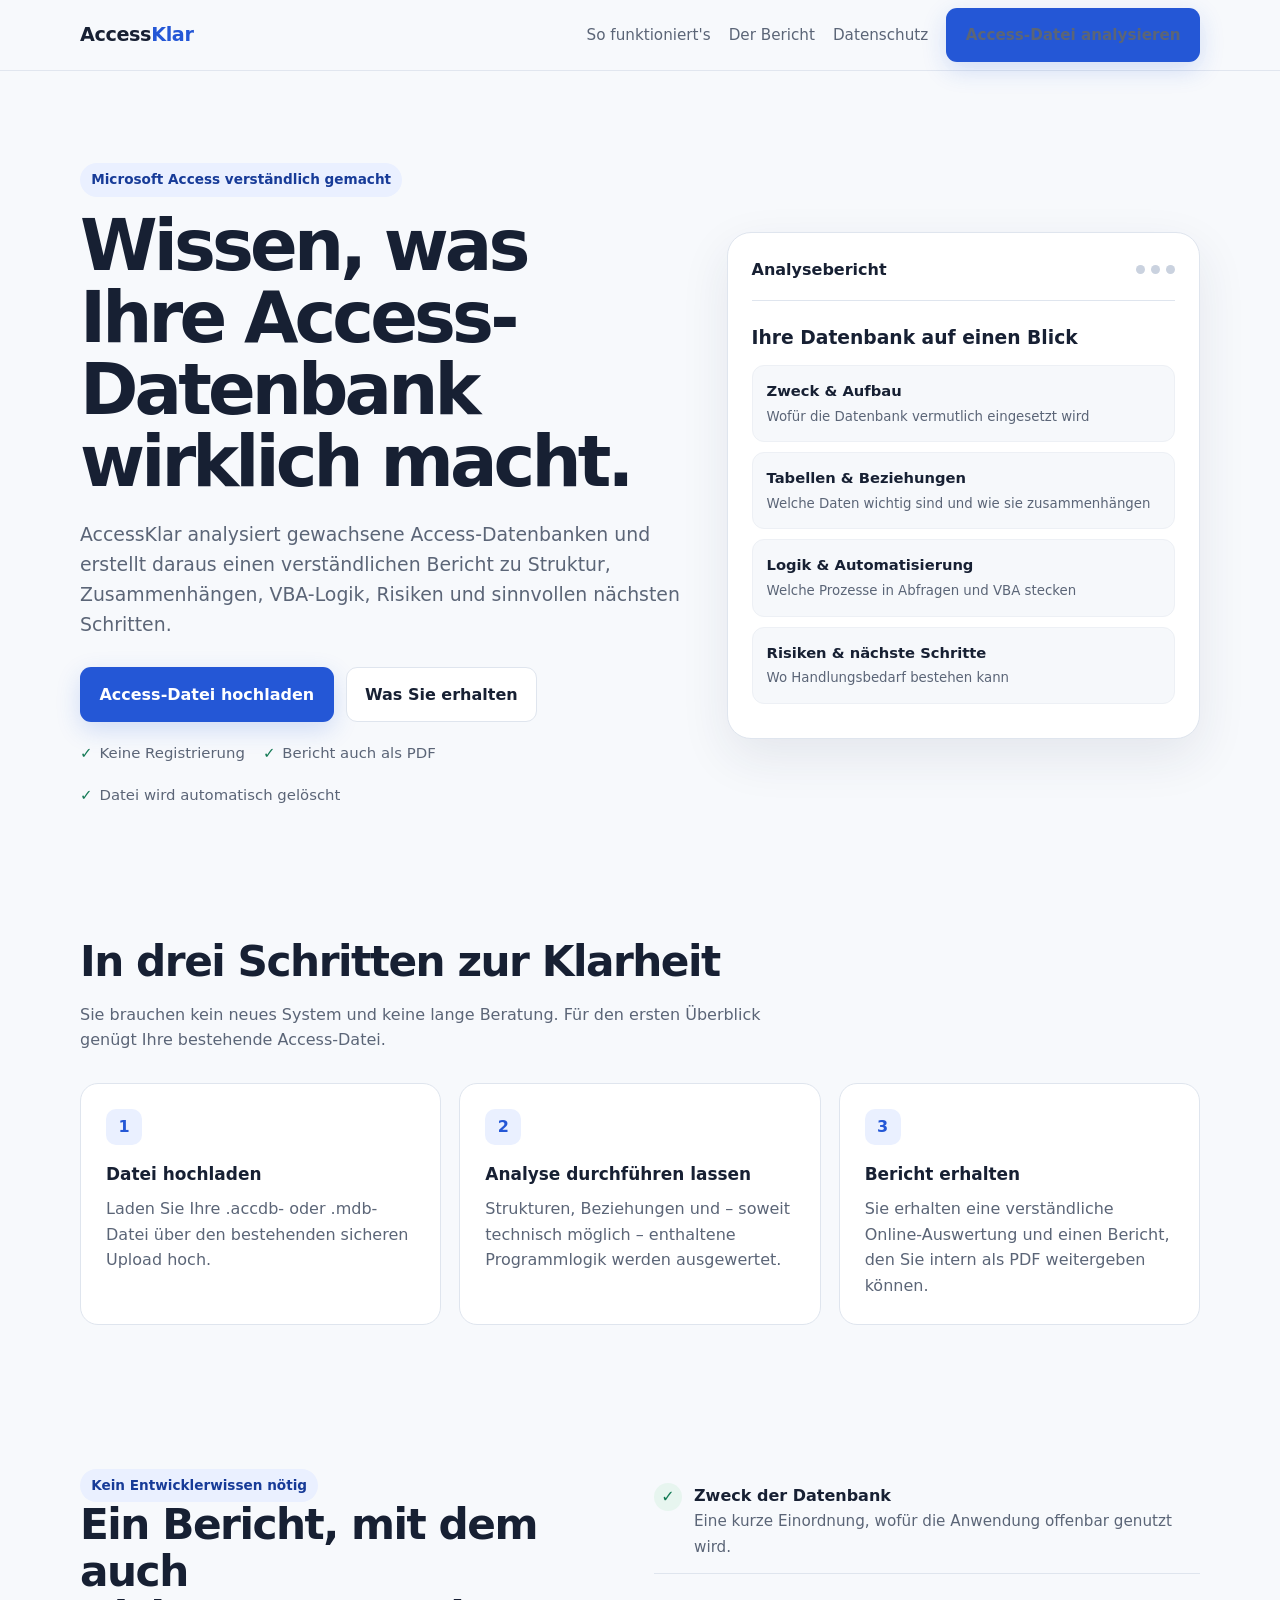
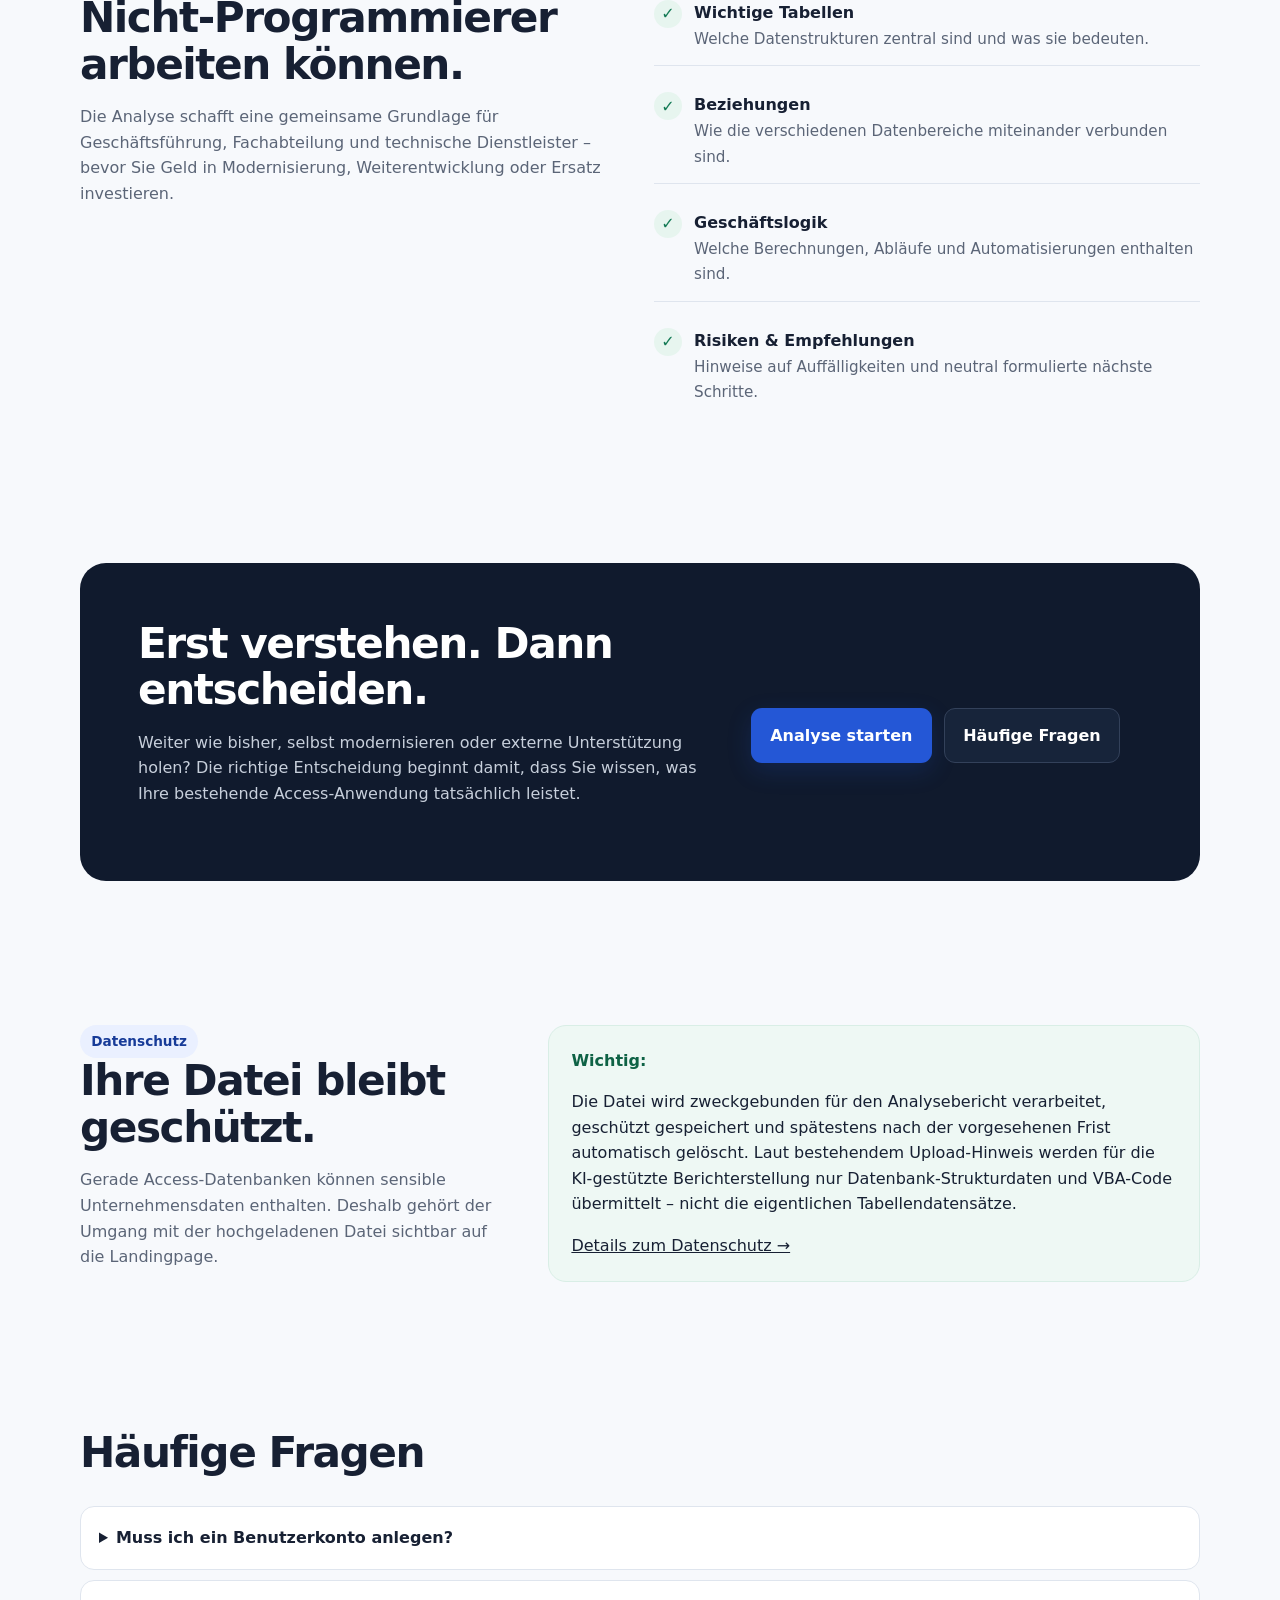
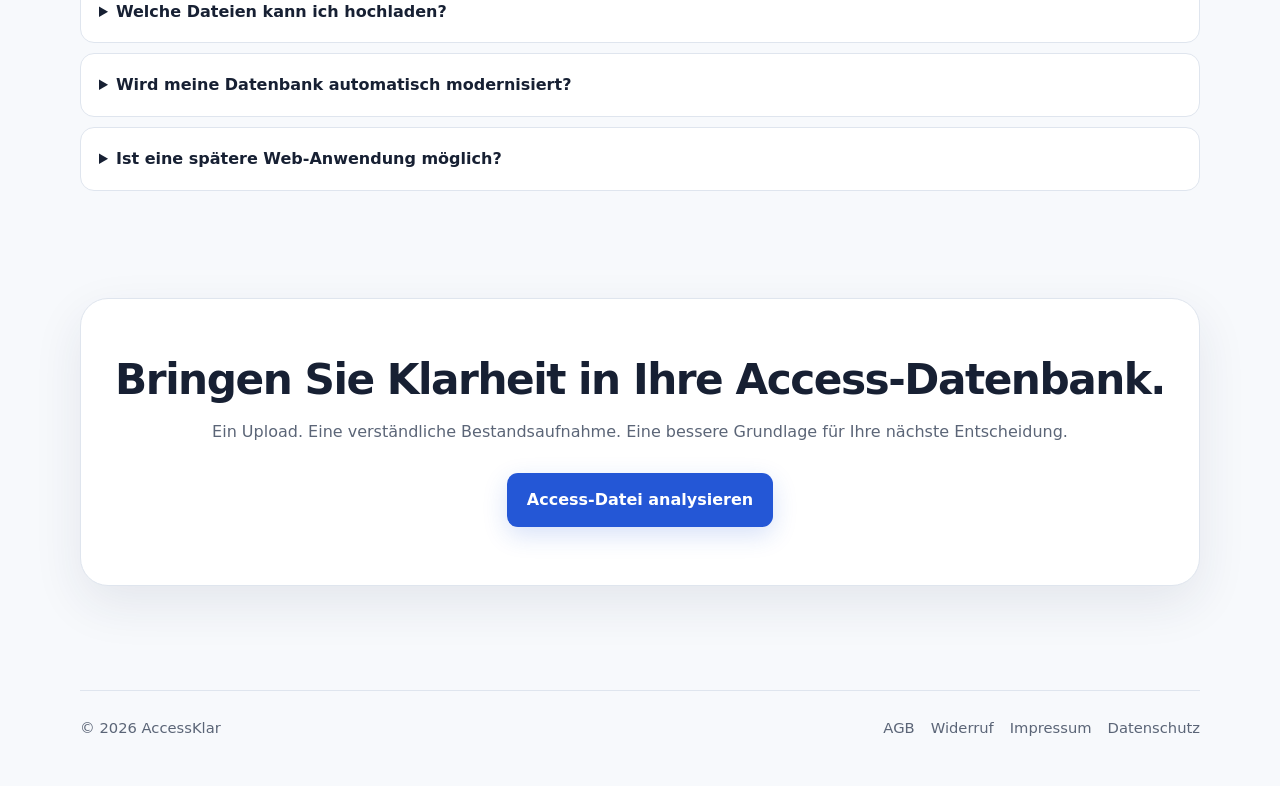
==== index.html @ c615a38d "Create initial index.html for AccessKlar landing page This HTML file serves as the main landing page" ====
<!doctype html>
<html lang="de">
<head>
  <meta charset="utf-8">
  <meta name="viewport" content="width=device-width,initial-scale=1">
  <meta name="description" content="AccessKlar analysiert Ihre Microsoft-Access-Datenbank und erstellt einen verständlichen Bericht zu Struktur, Zusammenhängen, VBA-Logik, Risiken und nächsten Schritten.">
  <title>AccessKlar – Ihre Access-Datenbank endlich verstehen</title>
  <style>
    :root{
      --bg:#f7f9fc;--surface:#fff;--text:#172033;--muted:#5b6577;
      --brand:#2457d6;--brand-dark:#173b98;--line:#dfe5ee;
      --ok:#147a55;--shadow:0 18px 50px rgba(31,44,74,.09);
      --radius:18px;--max:1120px;
    }
    *{box-sizing:border-box}
    html{scroll-behavior:smooth}
    body{margin:0;font-family:Inter,ui-sans-serif,system-ui,-apple-system,BlinkMacSystemFont,"Segoe UI",sans-serif;background:var(--bg);color:var(--text);line-height:1.6}
    a{color:inherit}
    .wrap{width:min(var(--max),calc(100% - 32px));margin:auto}
    header{position:sticky;top:0;z-index:10;background:rgba(247,249,252,.92);backdrop-filter:blur(10px);border-bottom:1px solid rgba(223,229,238,.9)}
    nav{height:70px;display:flex;align-items:center;justify-content:space-between;gap:20px}
    .brand{font-weight:800;font-size:1.2rem;text-decoration:none;letter-spacing:-.02em}
    .brand span{color:var(--brand)}
    .navlinks{display:flex;align-items:center;gap:18px;font-size:.95rem}
    .navlinks a{text-decoration:none;color:var(--muted)}
    .btn{display:inline-flex;align-items:center;justify-content:center;gap:.45rem;padding:.84rem 1.15rem;border-radius:11px;text-decoration:none;font-weight:700;border:1px solid transparent;transition:.18s ease}
    .btn-primary{background:var(--brand);color:#fff;box-shadow:0 8px 24px rgba(36,87,214,.18)}
    .btn-primary:hover{background:var(--brand-dark);transform:translateY(-1px)}
    .btn-secondary{background:#fff;border-color:var(--line)}
    .hero{padding:92px 0 60px}
    .hero-grid{display:grid;grid-template-columns:1.12fr .88fr;gap:44px;align-items:center}
    .eyebrow{display:inline-flex;gap:.45rem;align-items:center;background:#eaf0ff;color:var(--brand-dark);padding:.38rem .7rem;border-radius:999px;font-weight:700;font-size:.85rem}
    h1{font-size:clamp(2.45rem,5.5vw,4.8rem);line-height:1.02;letter-spacing:-.055em;margin:.9rem 0 1.25rem}
    .lead{font-size:1.18rem;color:var(--muted);max-width:720px}
    .actions{display:flex;gap:12px;flex-wrap:wrap;margin-top:28px}
    .trustline{display:flex;gap:18px;flex-wrap:wrap;color:var(--muted);font-size:.93rem;margin-top:20px}
    .trustline span:before{content:"✓";color:var(--ok);font-weight:900;margin-right:7px}
    .report{background:var(--surface);border:1px solid var(--line);box-shadow:var(--shadow);border-radius:24px;padding:24px}
    .report-top{display:flex;justify-content:space-between;align-items:center;padding-bottom:18px;border-bottom:1px solid var(--line)}
    .dots{display:flex;gap:6px}.dots i{width:9px;height:9px;border-radius:50%;background:#cad2df}
    .report h3{margin:22px 0 12px}
    .metric{padding:13px 14px;background:#f6f8fb;border:1px solid #edf0f5;border-radius:12px;margin:10px 0}
    .metric strong{display:block;font-size:.92rem}
    .metric small{color:var(--muted)}
    section{padding:72px 0}
    .section-head{max-width:740px;margin-bottom:30px}
    h2{font-size:clamp(1.8rem,3.3vw,2.75rem);line-height:1.1;letter-spacing:-.035em;margin:0 0 12px}
    .muted{color:var(--muted)}
    .steps,.cards{display:grid;grid-template-columns:repeat(3,1fr);gap:18px}
    .card{background:var(--surface);border:1px solid var(--line);border-radius:var(--radius);padding:25px}
    .num{width:36px;height:36px;border-radius:10px;background:#eaf0ff;color:var(--brand);display:grid;place-items:center;font-weight:800;margin-bottom:16px}
    .card h3{margin:.2rem 0 .5rem;font-size:1.06rem}
    .card p{margin:0;color:var(--muted)}
    .feature-grid{display:grid;grid-template-columns:1fr 1fr;gap:28px}
    .feature-list{display:grid;gap:12px}
    .feature{display:flex;gap:12px;padding:14px 0;border-bottom:1px solid var(--line)}
    .feature:last-child{border-bottom:0}
    .check{flex:0 0 28px;height:28px;border-radius:50%;display:grid;place-items:center;background:#e7f5ef;color:var(--ok);font-weight:900}
    .feature b{display:block}
    .feature span{color:var(--muted);font-size:.95rem}
    .decision{background:#101a2d;color:#fff;border-radius:26px;padding:clamp(28px,5vw,58px);display:grid;grid-template-columns:1.2fr .8fr;gap:26px;align-items:center}
    .decision p{color:#c7cfdb;max-width:680px}
    .decision .btn-secondary{border-color:#33415a;background:#17243a;color:#fff}
    .security{display:grid;grid-template-columns:.8fr 1.2fr;gap:34px;align-items:start}
    .notice{background:#eef8f4;border:1px solid #d9eee6;border-radius:18px;padding:22px}
    .notice strong{color:#0e6245}
    .faq{display:grid;gap:10px}
    details{background:#fff;border:1px solid var(--line);border-radius:14px;padding:0 18px}
    summary{cursor:pointer;font-weight:700;padding:18px 0}
    details p{color:var(--muted);margin:0 0 18px}
    .final{padding-top:35px}
    .final-box{text-align:center;background:#fff;border:1px solid var(--line);border-radius:28px;padding:58px 24px;box-shadow:var(--shadow)}
    footer{padding:32px 0 46px;color:var(--muted);font-size:.92rem}
    .footer-row{display:flex;justify-content:space-between;gap:24px;flex-wrap:wrap;border-top:1px solid var(--line);padding-top:25px}
    .legal{display:flex;gap:16px;flex-wrap:wrap}.legal a{text-decoration:none}
    @media(max-width:820px){
      .hero{padding-top:60px}.hero-grid,.feature-grid,.decision,.security{grid-template-columns:1fr}
      .steps,.cards{grid-template-columns:1fr}.report{order:2}
      .navlinks a:not(.btn){display:none}
      h1{font-size:clamp(2.4rem,13vw,4rem)}
    }
  </style>
</head>
<body>
<header>
  <div class="wrap">
    <nav aria-label="Hauptnavigation">
      <a class="brand" href="#">Access<span>Klar</span></a>
      <div class="navlinks">
        <a href="#so-funktionierts">So funktioniert's</a>
        <a href="#bericht">Der Bericht</a>
        <a href="#sicherheit">Datenschutz</a>
        <a class="btn btn-primary" href="https://www.accessklar.de/hochladen/">Access-Datei analysieren</a>
      </div>
    </nav>
  </div>
</header>

<main>
  <section class="hero">
    <div class="wrap hero-grid">
      <div>
        <div class="eyebrow">Microsoft Access verständlich gemacht</div>
        <h1>Wissen, was Ihre Access-Datenbank wirklich macht.</h1>
        <p class="lead">AccessKlar analysiert gewachsene Access-Datenbanken und erstellt daraus einen verständlichen Bericht zu Struktur, Zusammenhängen, VBA-Logik, Risiken und sinnvollen nächsten Schritten.</p>
        <div class="actions">
          <a class="btn btn-primary" href="https://www.accessklar.de/hochladen/">Access-Datei hochladen</a>
          <a class="btn btn-secondary" href="#bericht">Was Sie erhalten</a>
        </div>
        <div class="trustline">
          <span>Keine Registrierung</span>
          <span>Bericht auch als PDF</span>
          <span>Datei wird automatisch gelöscht</span>
        </div>
      </div>

      <aside class="report" aria-label="Beispielhafte Berichtsvorschau">
        <div class="report-top">
          <strong>Analysebericht</strong>
          <div class="dots"><i></i><i></i><i></i></div>
        </div>
        <h3>Ihre Datenbank auf einen Blick</h3>
        <div class="metric"><strong>Zweck & Aufbau</strong><small>Wofür die Datenbank vermutlich eingesetzt wird</small></div>
        <div class="metric"><strong>Tabellen & Beziehungen</strong><small>Welche Daten wichtig sind und wie sie zusammenhängen</small></div>
        <div class="metric"><strong>Logik & Automatisierung</strong><small>Welche Prozesse in Abfragen und VBA stecken</small></div>
        <div class="metric"><strong>Risiken & nächste Schritte</strong><small>Wo Handlungsbedarf bestehen kann</small></div>
      </aside>
    </div>
  </section>

  <section id="so-funktionierts">
    <div class="wrap">
      <div class="section-head">
        <h2>In drei Schritten zur Klarheit</h2>
        <p class="muted">Sie brauchen kein neues System und keine lange Beratung. Für den ersten Überblick genügt Ihre bestehende Access-Datei.</p>
      </div>
      <div class="steps">
        <article class="card"><div class="num">1</div><h3>Datei hochladen</h3><p>Laden Sie Ihre .accdb- oder .mdb-Datei über den bestehenden sicheren Upload hoch.</p></article>
        <article class="card"><div class="num">2</div><h3>Analyse durchführen lassen</h3><p>Strukturen, Beziehungen und – soweit technisch möglich – enthaltene Programmlogik werden ausgewertet.</p></article>
        <article class="card"><div class="num">3</div><h3>Bericht erhalten</h3><p>Sie erhalten eine verständliche Online-Auswertung und einen Bericht, den Sie intern als PDF weitergeben können.</p></article>
      </div>
    </div>
  </section>

  <section id="bericht">
    <div class="wrap feature-grid">
      <div>
        <div class="eyebrow">Kein Entwicklerwissen nötig</div>
        <h2>Ein Bericht, mit dem auch Nicht‑Programmierer arbeiten können.</h2>
        <p class="muted">Die Analyse schafft eine gemeinsame Grundlage für Geschäftsführung, Fachabteilung und technische Dienstleister – bevor Sie Geld in Modernisierung, Weiterentwicklung oder Ersatz investieren.</p>
      </div>
      <div class="feature-list">
        <div class="feature"><div class="check">✓</div><div><b>Zweck der Datenbank</b><span>Eine kurze Einordnung, wofür die Anwendung offenbar genutzt wird.</span></div></div>
        <div class="feature"><div class="check">✓</div><div><b>Wichtige Tabellen</b><span>Welche Datenstrukturen zentral sind und was sie bedeuten.</span></div></div>
        <div class="feature"><div class="check">✓</div><div><b>Beziehungen</b><span>Wie die verschiedenen Datenbereiche miteinander verbunden sind.</span></div></div>
        <div class="feature"><div class="check">✓</div><div><b>Geschäftslogik</b><span>Welche Berechnungen, Abläufe und Automatisierungen enthalten sind.</span></div></div>
        <div class="feature"><div class="check">✓</div><div><b>Risiken & Empfehlungen</b><span>Hinweise auf Auffälligkeiten und neutral formulierte nächste Schritte.</span></div></div>
      </div>
    </div>
  </section>

  <section>
    <div class="wrap">
      <div class="decision">
        <div>
          <h2>Erst verstehen. Dann entscheiden.</h2>
          <p>Weiter wie bisher, selbst modernisieren oder externe Unterstützung holen? Die richtige Entscheidung beginnt damit, dass Sie wissen, was Ihre bestehende Access-Anwendung tatsächlich leistet.</p>
        </div>
        <div class="actions">
          <a class="btn btn-primary" href="https://www.accessklar.de/hochladen/">Analyse starten</a>
          <a class="btn btn-secondary" href="#faq">Häufige Fragen</a>
        </div>
      </div>
    </div>
  </section>

  <section id="sicherheit">
    <div class="wrap security">
      <div>
        <div class="eyebrow">Datenschutz</div>
        <h2>Ihre Datei bleibt geschützt.</h2>
        <p class="muted">Gerade Access-Datenbanken können sensible Unternehmensdaten enthalten. Deshalb gehört der Umgang mit der hochgeladenen Datei sichtbar auf die Landingpage.</p>
      </div>
      <div class="notice">
        <strong>Wichtig:</strong>
        <p>Die Datei wird zweckgebunden für den Analysebericht verarbeitet, geschützt gespeichert und spätestens nach der vorgesehenen Frist automatisch gelöscht. Laut bestehendem Upload-Hinweis werden für die KI-gestützte Berichterstellung nur Datenbank-Strukturdaten und VBA-Code übermittelt – nicht die eigentlichen Tabellendatensätze.</p>
        <a href="https://www.accessklar.de/datenschutz/">Details zum Datenschutz →</a>
      </div>
    </div>
  </section>

  <section id="faq">
    <div class="wrap">
      <div class="section-head">
        <h2>Häufige Fragen</h2>
      </div>
      <div class="faq">
        <details><summary>Muss ich ein Benutzerkonto anlegen?</summary><p>Nein. Der bestehende AccessKlar-Prozess funktioniert ohne Registrierung und Benutzerkonto.</p></details>
        <details><summary>Welche Dateien kann ich hochladen?</summary><p>Microsoft-Access-Dateien im Format .accdb oder .mdb.</p></details>
        <details><summary>Wird meine Datenbank automatisch modernisiert?</summary><p>Nein. Die Analyse verändert Ihre bestehende Datenbank nicht. Sie erhalten zunächst eine verständliche Bestandsaufnahme als Entscheidungsgrundlage.</p></details>
        <details><summary>Ist eine spätere Web-Anwendung möglich?</summary><p>AccessKlar beschreibt eine spätere Modernisierung zu einer browserbasierten Anwendung als weiterführende Leistung in Entwicklung. Die Analyse verpflichtet Sie zu keinem weiteren Schritt.</p></details>
      </div>
    </div>
  </section>

  <section class="final">
    <div class="wrap">
      <div class="final-box">
        <h2>Bringen Sie Klarheit in Ihre Access-Datenbank.</h2>
        <p class="muted">Ein Upload. Eine verständliche Bestandsaufnahme. Eine bessere Grundlage für Ihre nächste Entscheidung.</p>
        <div class="actions" style="justify-content:center">
          <a class="btn btn-primary" href="https://www.accessklar.de/hochladen/">Access-Datei analysieren</a>
        </div>
      </div>
    </div>
  </section>
</main>

<footer>
  <div class="wrap footer-row">
    <div>© 2026 AccessKlar</div>
    <div class="legal">
      <a href="https://www.accessklar.de/agb/">AGB</a>
      <a href="https://www.accessklar.de/widerruf/">Widerruf</a>
      <a href="https://www.accessklar.de/impressum/">Impressum</a>
      <a href="https://www.accessklar.de/datenschutz/">Datenschutz</a>
    </div>
  </div>
</footer>
</body>
</html>
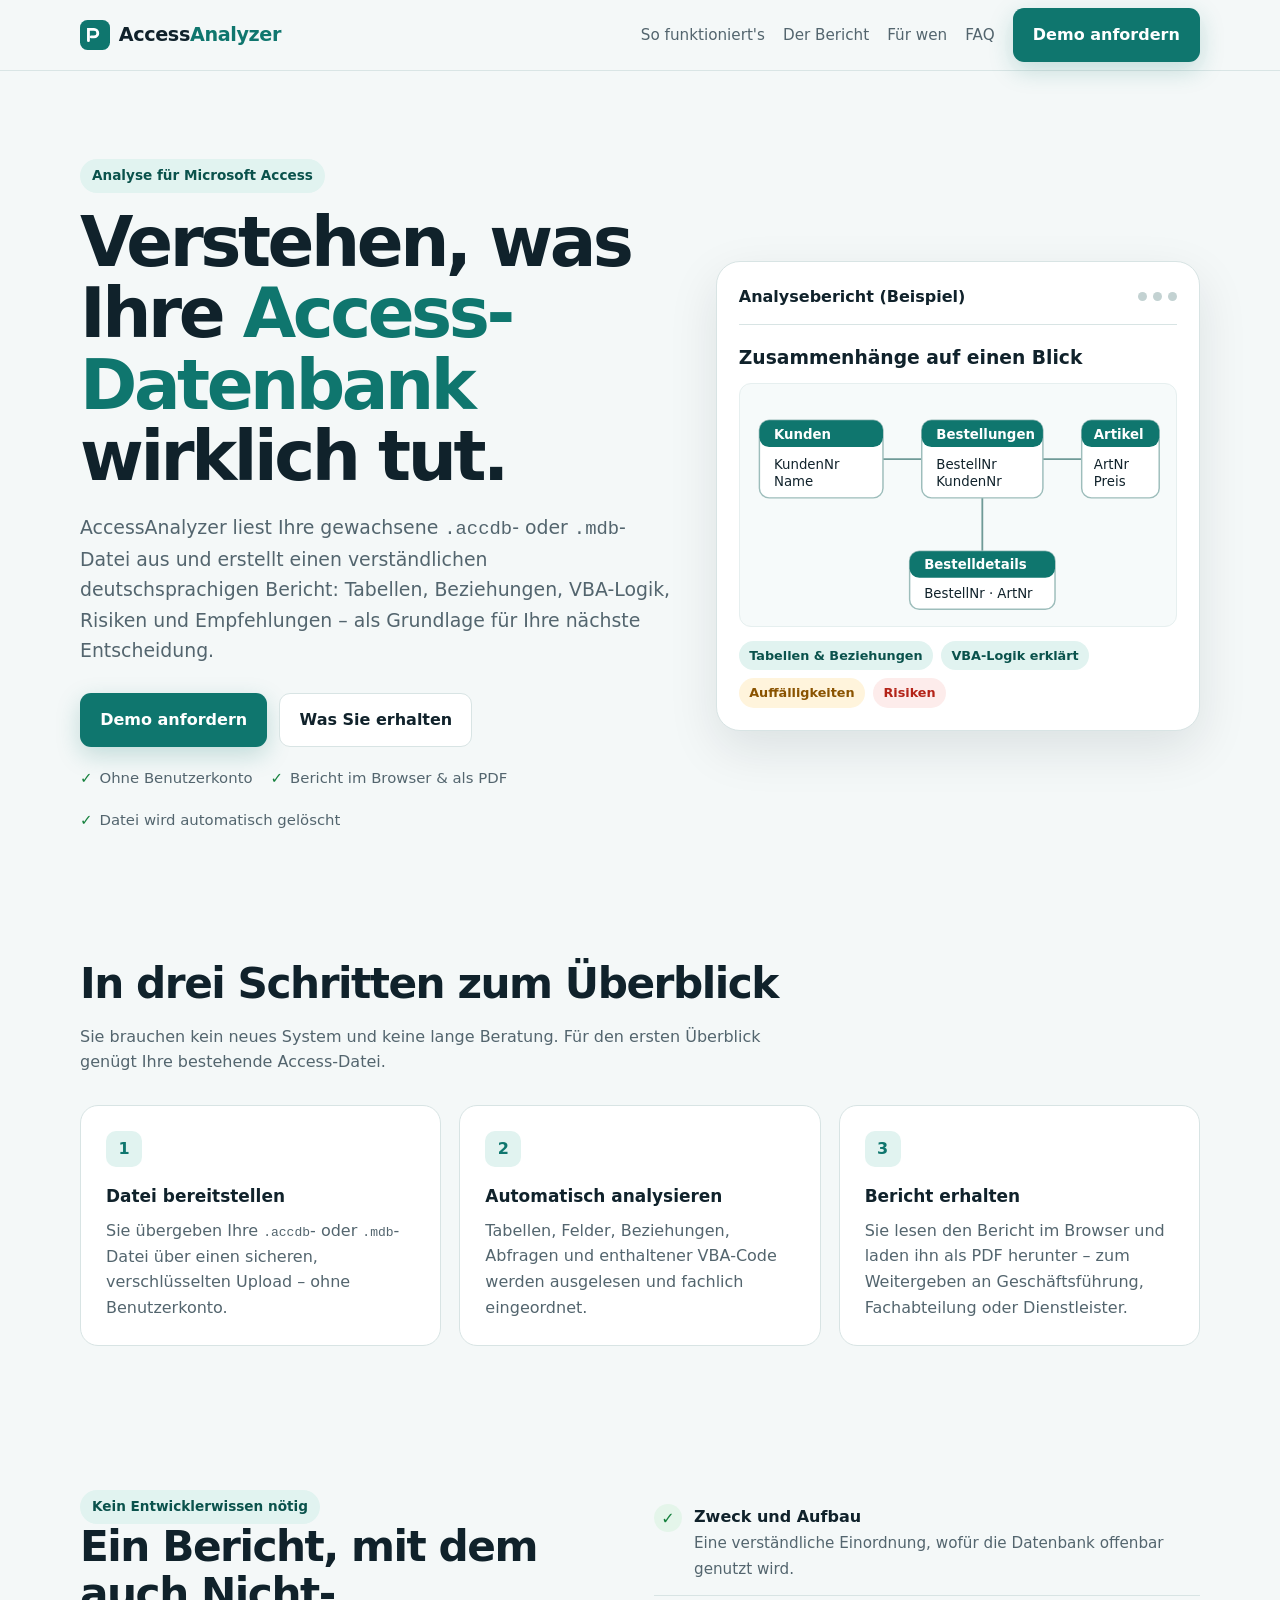
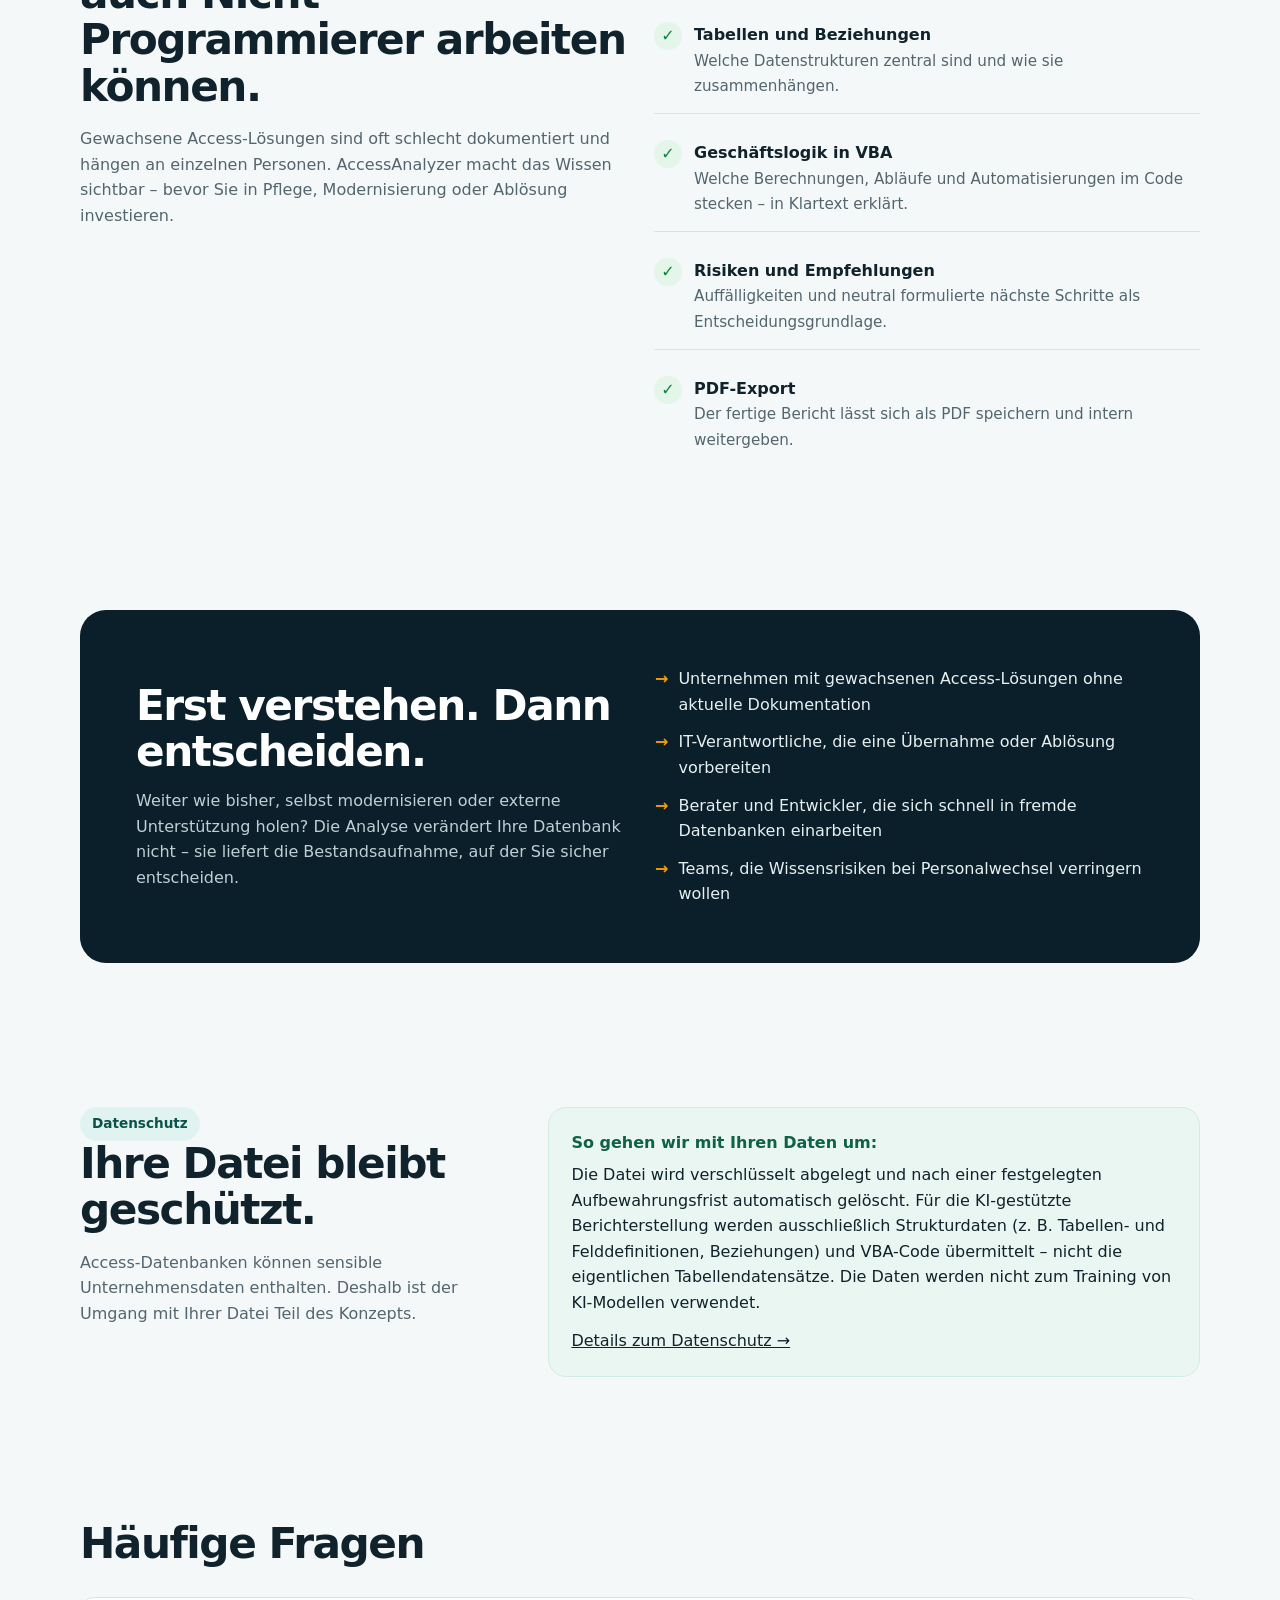
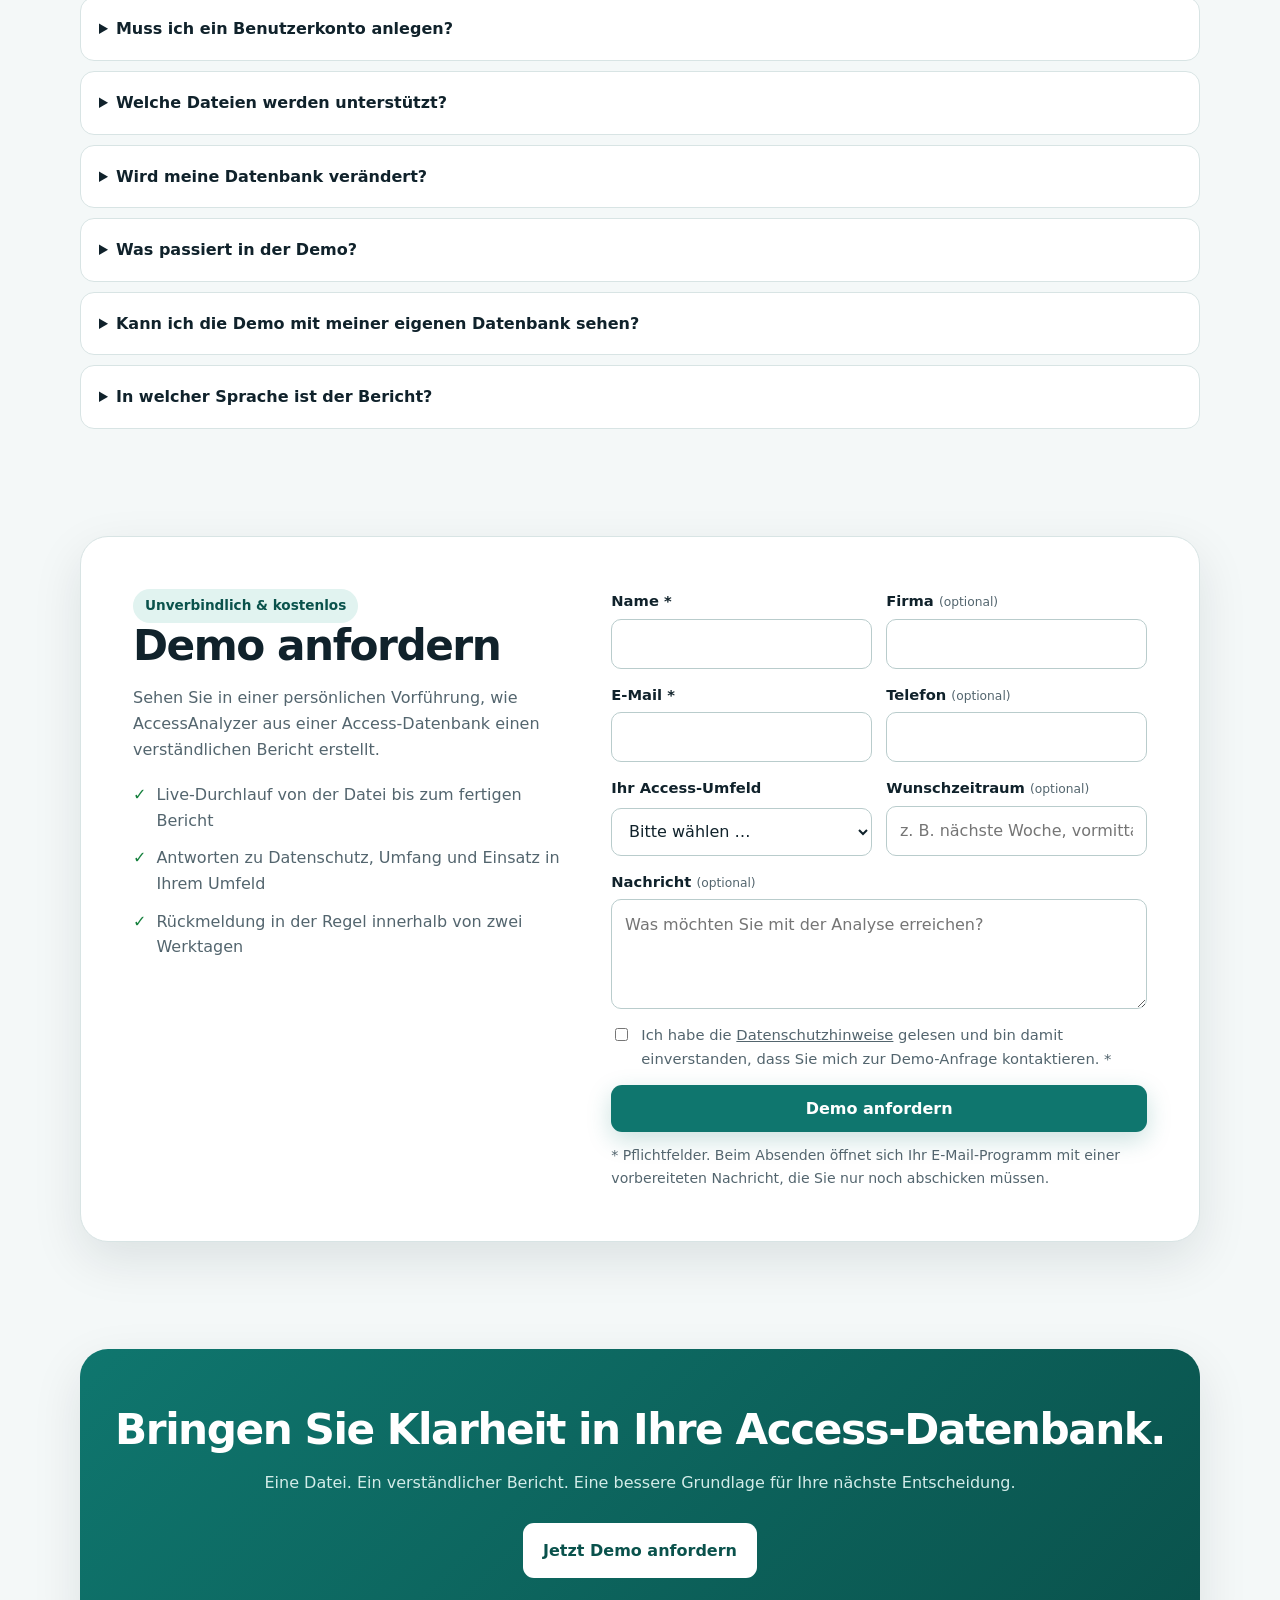
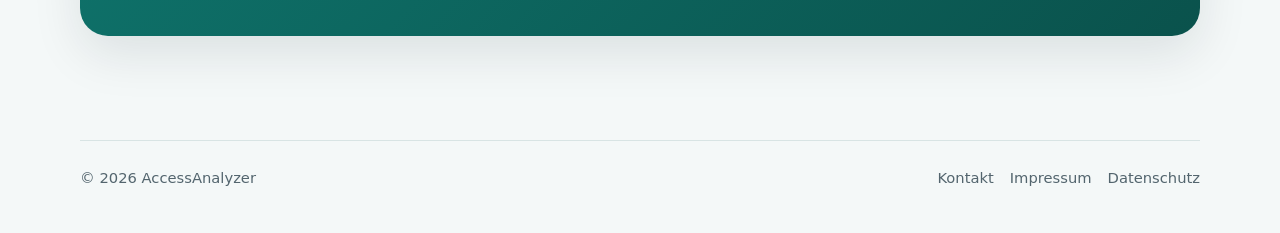
==== commit 8cc6739c: "Add files via upload" ====
--- a/index.html
+++ b/index.html
@@ -1,231 +1,249 @@
-<!doctype html>
-<html lang="de">
-<head>
-  <meta charset="utf-8">
-  <meta name="viewport" content="width=device-width,initial-scale=1">
-  <meta name="description" content="AccessKlar analysiert Ihre Microsoft-Access-Datenbank und erstellt einen verständlichen Bericht zu Struktur, Zusammenhängen, VBA-Logik, Risiken und nächsten Schritten.">
-  <title>AccessKlar – Ihre Access-Datenbank endlich verstehen</title>
-  <style>
-    :root{
-      --bg:#f7f9fc;--surface:#fff;--text:#172033;--muted:#5b6577;
-      --brand:#2457d6;--brand-dark:#173b98;--line:#dfe5ee;
-      --ok:#147a55;--shadow:0 18px 50px rgba(31,44,74,.09);
-      --radius:18px;--max:1120px;
-    }
-    *{box-sizing:border-box}
-    html{scroll-behavior:smooth}
-    body{margin:0;font-family:Inter,ui-sans-serif,system-ui,-apple-system,BlinkMacSystemFont,"Segoe UI",sans-serif;background:var(--bg);color:var(--text);line-height:1.6}
-    a{color:inherit}
-    .wrap{width:min(var(--max),calc(100% - 32px));margin:auto}
-    header{position:sticky;top:0;z-index:10;background:rgba(247,249,252,.92);backdrop-filter:blur(10px);border-bottom:1px solid rgba(223,229,238,.9)}
-    nav{height:70px;display:flex;align-items:center;justify-content:space-between;gap:20px}
-    .brand{font-weight:800;font-size:1.2rem;text-decoration:none;letter-spacing:-.02em}
-    .brand span{color:var(--brand)}
-    .navlinks{display:flex;align-items:center;gap:18px;font-size:.95rem}
-    .navlinks a{text-decoration:none;color:var(--muted)}
-    .btn{display:inline-flex;align-items:center;justify-content:center;gap:.45rem;padding:.84rem 1.15rem;border-radius:11px;text-decoration:none;font-weight:700;border:1px solid transparent;transition:.18s ease}
-    .btn-primary{background:var(--brand);color:#fff;box-shadow:0 8px 24px rgba(36,87,214,.18)}
-    .btn-primary:hover{background:var(--brand-dark);transform:translateY(-1px)}
-    .btn-secondary{background:#fff;border-color:var(--line)}
-    .hero{padding:92px 0 60px}
-    .hero-grid{display:grid;grid-template-columns:1.12fr .88fr;gap:44px;align-items:center}
-    .eyebrow{display:inline-flex;gap:.45rem;align-items:center;background:#eaf0ff;color:var(--brand-dark);padding:.38rem .7rem;border-radius:999px;font-weight:700;font-size:.85rem}
-    h1{font-size:clamp(2.45rem,5.5vw,4.8rem);line-height:1.02;letter-spacing:-.055em;margin:.9rem 0 1.25rem}
-    .lead{font-size:1.18rem;color:var(--muted);max-width:720px}
-    .actions{display:flex;gap:12px;flex-wrap:wrap;margin-top:28px}
-    .trustline{display:flex;gap:18px;flex-wrap:wrap;color:var(--muted);font-size:.93rem;margin-top:20px}
-    .trustline span:before{content:"✓";color:var(--ok);font-weight:900;margin-right:7px}
-    .report{background:var(--surface);border:1px solid var(--line);box-shadow:var(--shadow);border-radius:24px;padding:24px}
-    .report-top{display:flex;justify-content:space-between;align-items:center;padding-bottom:18px;border-bottom:1px solid var(--line)}
-    .dots{display:flex;gap:6px}.dots i{width:9px;height:9px;border-radius:50%;background:#cad2df}
-    .report h3{margin:22px 0 12px}
-    .metric{padding:13px 14px;background:#f6f8fb;border:1px solid #edf0f5;border-radius:12px;margin:10px 0}
-    .metric strong{display:block;font-size:.92rem}
-    .metric small{color:var(--muted)}
-    section{padding:72px 0}
-    .section-head{max-width:740px;margin-bottom:30px}
-    h2{font-size:clamp(1.8rem,3.3vw,2.75rem);line-height:1.1;letter-spacing:-.035em;margin:0 0 12px}
-    .muted{color:var(--muted)}
-    .steps,.cards{display:grid;grid-template-columns:repeat(3,1fr);gap:18px}
-    .card{background:var(--surface);border:1px solid var(--line);border-radius:var(--radius);padding:25px}
-    .num{width:36px;height:36px;border-radius:10px;background:#eaf0ff;color:var(--brand);display:grid;place-items:center;font-weight:800;margin-bottom:16px}
-    .card h3{margin:.2rem 0 .5rem;font-size:1.06rem}
-    .card p{margin:0;color:var(--muted)}
-    .feature-grid{display:grid;grid-template-columns:1fr 1fr;gap:28px}
-    .feature-list{display:grid;gap:12px}
-    .feature{display:flex;gap:12px;padding:14px 0;border-bottom:1px solid var(--line)}
-    .feature:last-child{border-bottom:0}
-    .check{flex:0 0 28px;height:28px;border-radius:50%;display:grid;place-items:center;background:#e7f5ef;color:var(--ok);font-weight:900}
-    .feature b{display:block}
-    .feature span{color:var(--muted);font-size:.95rem}
-    .decision{background:#101a2d;color:#fff;border-radius:26px;padding:clamp(28px,5vw,58px);display:grid;grid-template-columns:1.2fr .8fr;gap:26px;align-items:center}
-    .decision p{color:#c7cfdb;max-width:680px}
-    .decision .btn-secondary{border-color:#33415a;background:#17243a;color:#fff}
-    .security{display:grid;grid-template-columns:.8fr 1.2fr;gap:34px;align-items:start}
-    .notice{background:#eef8f4;border:1px solid #d9eee6;border-radius:18px;padding:22px}
-    .notice strong{color:#0e6245}
-    .faq{display:grid;gap:10px}
-    details{background:#fff;border:1px solid var(--line);border-radius:14px;padding:0 18px}
-    summary{cursor:pointer;font-weight:700;padding:18px 0}
-    details p{color:var(--muted);margin:0 0 18px}
-    .final{padding-top:35px}
-    .final-box{text-align:center;background:#fff;border:1px solid var(--line);border-radius:28px;padding:58px 24px;box-shadow:var(--shadow)}
-    footer{padding:32px 0 46px;color:var(--muted);font-size:.92rem}
-    .footer-row{display:flex;justify-content:space-between;gap:24px;flex-wrap:wrap;border-top:1px solid var(--line);padding-top:25px}
-    .legal{display:flex;gap:16px;flex-wrap:wrap}.legal a{text-decoration:none}
-    @media(max-width:820px){
-      .hero{padding-top:60px}.hero-grid,.feature-grid,.decision,.security{grid-template-columns:1fr}
-      .steps,.cards{grid-template-columns:1fr}.report{order:2}
-      .navlinks a:not(.btn){display:none}
-      h1{font-size:clamp(2.4rem,13vw,4rem)}
-    }
-  </style>
-</head>
-<body>
-<header>
-  <div class="wrap">
-    <nav aria-label="Hauptnavigation">
-      <a class="brand" href="#">Access<span>Klar</span></a>
-      <div class="navlinks">
-        <a href="#so-funktionierts">So funktioniert's</a>
-        <a href="#bericht">Der Bericht</a>
-        <a href="#sicherheit">Datenschutz</a>
-        <a class="btn btn-primary" href="https://www.accessklar.de/hochladen/">Access-Datei analysieren</a>
-      </div>
-    </nav>
-  </div>
-</header>
-
-<main>
-  <section class="hero">
-    <div class="wrap hero-grid">
-      <div>
-        <div class="eyebrow">Microsoft Access verständlich gemacht</div>
-        <h1>Wissen, was Ihre Access-Datenbank wirklich macht.</h1>
-        <p class="lead">AccessKlar analysiert gewachsene Access-Datenbanken und erstellt daraus einen verständlichen Bericht zu Struktur, Zusammenhängen, VBA-Logik, Risiken und sinnvollen nächsten Schritten.</p>
-        <div class="actions">
-          <a class="btn btn-primary" href="https://www.accessklar.de/hochladen/">Access-Datei hochladen</a>
-          <a class="btn btn-secondary" href="#bericht">Was Sie erhalten</a>
-        </div>
-        <div class="trustline">
-          <span>Keine Registrierung</span>
-          <span>Bericht auch als PDF</span>
-          <span>Datei wird automatisch gelöscht</span>
-        </div>
-      </div>
-
-      <aside class="report" aria-label="Beispielhafte Berichtsvorschau">
-        <div class="report-top">
-          <strong>Analysebericht</strong>
-          <div class="dots"><i></i><i></i><i></i></div>
-        </div>
-        <h3>Ihre Datenbank auf einen Blick</h3>
-        <div class="metric"><strong>Zweck & Aufbau</strong><small>Wofür die Datenbank vermutlich eingesetzt wird</small></div>
-        <div class="metric"><strong>Tabellen & Beziehungen</strong><small>Welche Daten wichtig sind und wie sie zusammenhängen</small></div>
-        <div class="metric"><strong>Logik & Automatisierung</strong><small>Welche Prozesse in Abfragen und VBA stecken</small></div>
-        <div class="metric"><strong>Risiken & nächste Schritte</strong><small>Wo Handlungsbedarf bestehen kann</small></div>
-      </aside>
-    </div>
-  </section>
-
-  <section id="so-funktionierts">
-    <div class="wrap">
-      <div class="section-head">
-        <h2>In drei Schritten zur Klarheit</h2>
-        <p class="muted">Sie brauchen kein neues System und keine lange Beratung. Für den ersten Überblick genügt Ihre bestehende Access-Datei.</p>
-      </div>
-      <div class="steps">
-        <article class="card"><div class="num">1</div><h3>Datei hochladen</h3><p>Laden Sie Ihre .accdb- oder .mdb-Datei über den bestehenden sicheren Upload hoch.</p></article>
-        <article class="card"><div class="num">2</div><h3>Analyse durchführen lassen</h3><p>Strukturen, Beziehungen und – soweit technisch möglich – enthaltene Programmlogik werden ausgewertet.</p></article>
-        <article class="card"><div class="num">3</div><h3>Bericht erhalten</h3><p>Sie erhalten eine verständliche Online-Auswertung und einen Bericht, den Sie intern als PDF weitergeben können.</p></article>
-      </div>
-    </div>
-  </section>
-
-  <section id="bericht">
-    <div class="wrap feature-grid">
-      <div>
-        <div class="eyebrow">Kein Entwicklerwissen nötig</div>
-        <h2>Ein Bericht, mit dem auch Nicht‑Programmierer arbeiten können.</h2>
-        <p class="muted">Die Analyse schafft eine gemeinsame Grundlage für Geschäftsführung, Fachabteilung und technische Dienstleister – bevor Sie Geld in Modernisierung, Weiterentwicklung oder Ersatz investieren.</p>
-      </div>
-      <div class="feature-list">
-        <div class="feature"><div class="check">✓</div><div><b>Zweck der Datenbank</b><span>Eine kurze Einordnung, wofür die Anwendung offenbar genutzt wird.</span></div></div>
-        <div class="feature"><div class="check">✓</div><div><b>Wichtige Tabellen</b><span>Welche Datenstrukturen zentral sind und was sie bedeuten.</span></div></div>
-        <div class="feature"><div class="check">✓</div><div><b>Beziehungen</b><span>Wie die verschiedenen Datenbereiche miteinander verbunden sind.</span></div></div>
-        <div class="feature"><div class="check">✓</div><div><b>Geschäftslogik</b><span>Welche Berechnungen, Abläufe und Automatisierungen enthalten sind.</span></div></div>
-        <div class="feature"><div class="check">✓</div><div><b>Risiken & Empfehlungen</b><span>Hinweise auf Auffälligkeiten und neutral formulierte nächste Schritte.</span></div></div>
-      </div>
-    </div>
-  </section>
-
-  <section>
-    <div class="wrap">
-      <div class="decision">
-        <div>
-          <h2>Erst verstehen. Dann entscheiden.</h2>
-          <p>Weiter wie bisher, selbst modernisieren oder externe Unterstützung holen? Die richtige Entscheidung beginnt damit, dass Sie wissen, was Ihre bestehende Access-Anwendung tatsächlich leistet.</p>
-        </div>
-        <div class="actions">
-          <a class="btn btn-primary" href="https://www.accessklar.de/hochladen/">Analyse starten</a>
-          <a class="btn btn-secondary" href="#faq">Häufige Fragen</a>
-        </div>
-      </div>
-    </div>
-  </section>
-
-  <section id="sicherheit">
-    <div class="wrap security">
-      <div>
-        <div class="eyebrow">Datenschutz</div>
-        <h2>Ihre Datei bleibt geschützt.</h2>
-        <p class="muted">Gerade Access-Datenbanken können sensible Unternehmensdaten enthalten. Deshalb gehört der Umgang mit der hochgeladenen Datei sichtbar auf die Landingpage.</p>
-      </div>
-      <div class="notice">
-        <strong>Wichtig:</strong>
-        <p>Die Datei wird zweckgebunden für den Analysebericht verarbeitet, geschützt gespeichert und spätestens nach der vorgesehenen Frist automatisch gelöscht. Laut bestehendem Upload-Hinweis werden für die KI-gestützte Berichterstellung nur Datenbank-Strukturdaten und VBA-Code übermittelt – nicht die eigentlichen Tabellendatensätze.</p>
-        <a href="https://www.accessklar.de/datenschutz/">Details zum Datenschutz →</a>
-      </div>
-    </div>
-  </section>
-
-  <section id="faq">
-    <div class="wrap">
-      <div class="section-head">
-        <h2>Häufige Fragen</h2>
-      </div>
-      <div class="faq">
-        <details><summary>Muss ich ein Benutzerkonto anlegen?</summary><p>Nein. Der bestehende AccessKlar-Prozess funktioniert ohne Registrierung und Benutzerkonto.</p></details>
-        <details><summary>Welche Dateien kann ich hochladen?</summary><p>Microsoft-Access-Dateien im Format .accdb oder .mdb.</p></details>
-        <details><summary>Wird meine Datenbank automatisch modernisiert?</summary><p>Nein. Die Analyse verändert Ihre bestehende Datenbank nicht. Sie erhalten zunächst eine verständliche Bestandsaufnahme als Entscheidungsgrundlage.</p></details>
-        <details><summary>Ist eine spätere Web-Anwendung möglich?</summary><p>AccessKlar beschreibt eine spätere Modernisierung zu einer browserbasierten Anwendung als weiterführende Leistung in Entwicklung. Die Analyse verpflichtet Sie zu keinem weiteren Schritt.</p></details>
-      </div>
-    </div>
-  </section>
-
-  <section class="final">
-    <div class="wrap">
-      <div class="final-box">
-        <h2>Bringen Sie Klarheit in Ihre Access-Datenbank.</h2>
-        <p class="muted">Ein Upload. Eine verständliche Bestandsaufnahme. Eine bessere Grundlage für Ihre nächste Entscheidung.</p>
-        <div class="actions" style="justify-content:center">
-          <a class="btn btn-primary" href="https://www.accessklar.de/hochladen/">Access-Datei analysieren</a>
-        </div>
-      </div>
-    </div>
-  </section>
-</main>
-
-<footer>
-  <div class="wrap footer-row">
-    <div>© 2026 AccessKlar</div>
-    <div class="legal">
-      <a href="https://www.accessklar.de/agb/">AGB</a>
-      <a href="https://www.accessklar.de/widerruf/">Widerruf</a>
-      <a href="https://www.accessklar.de/impressum/">Impressum</a>
-      <a href="https://www.accessklar.de/datenschutz/">Datenschutz</a>
-    </div>
-  </div>
-</footer>
-</body>
-</html>
+<!doctype html>
+<html lang="de">
+<head>
+  <meta charset="utf-8">
+  <meta name="viewport" content="width=device-width,initial-scale=1">
+  <meta name="description" content="AccessAnalyzer analysiert Ihre Microsoft-Access-Datenbank und erstellt einen verständlichen Bericht zu Tabellen, Beziehungen, VBA-Logik, Risiken und Empfehlungen. Jetzt Demo anfordern.">
+  <title>AccessAnalyzer – Ihre Access-Datenbank verstehen. Demo anfordern.</title>
+  <link rel="icon" href="data:image/svg+xml,%3Csvg xmlns='http://www.w3.org/2000/svg' viewBox='0 0 32 32'%3E%3Crect width='32' height='32' rx='8' fill='%230f766e'/%3E%3Cpath d='M9 22V10h6a4 4 0 010 8h-3' fill='none' stroke='%23fff' stroke-width='3' stroke-linecap='round'/%3E%3C/svg%3E">
+  <link rel="stylesheet" href="style.css">
+</head>
+<body>
+<a class="skip" href="#inhalt">Zum Inhalt springen</a>
+<header>
+  <div class="wrap">
+    <nav aria-label="Hauptnavigation">
+      <a class="brand" href="index.html" aria-label="AccessAnalyzer – Startseite">
+        <svg viewBox="0 0 32 32" aria-hidden="true"><rect width="32" height="32" rx="8" fill="#0f766e"/><path d="M9 22V10h6a4 4 0 010 8h-3" fill="none" stroke="#fff" stroke-width="3" stroke-linecap="round"/></svg>
+        <strong>Access<span>Analyzer</span></strong>
+      </a>
+      <div class="navlinks">
+        <a href="#so-funktionierts">So funktioniert's</a>
+        <a href="#bericht">Der Bericht</a>
+        <a href="#zielgruppe">Für wen</a>
+        <a href="#faq">FAQ</a>
+        <a class="btn btn-primary" href="#demo">Demo anfordern</a>
+      </div>
+    </nav>
+  </div>
+</header>
+
+<main id="inhalt">
+  <section class="hero">
+    <div class="wrap hero-grid">
+      <div>
+        <div class="eyebrow">Analyse für Microsoft Access</div>
+        <h1>Verstehen, was Ihre <em>Access-Datenbank</em> wirklich tut.</h1>
+        <p class="lead">AccessAnalyzer liest Ihre gewachsene <code>.accdb</code>- oder <code>.mdb</code>-Datei aus und erstellt einen verständlichen deutschsprachigen Bericht: Tabellen, Beziehungen, VBA-Logik, Risiken und Empfehlungen – als Grundlage für Ihre nächste Entscheidung.</p>
+        <div class="actions">
+          <a class="btn btn-primary" href="#demo">Demo anfordern</a>
+          <a class="btn btn-secondary" href="#bericht">Was Sie erhalten</a>
+        </div>
+        <div class="trustline">
+          <span>Ohne Benutzerkonto</span>
+          <span>Bericht im Browser &amp; als PDF</span>
+          <span>Datei wird automatisch gelöscht</span>
+        </div>
+      </div>
+
+      <aside class="report" aria-label="Beispielhafte Berichtsvorschau">
+        <div class="report-top">
+          <strong>Analysebericht (Beispiel)</strong>
+          <div class="dots" aria-hidden="true"><i></i><i></i><i></i></div>
+        </div>
+        <h3>Zusammenhänge auf einen Blick</h3>
+        <svg class="er" viewBox="0 0 360 200" role="img" aria-label="Schematische Darstellung: Tabellen Kunden, Bestellungen und Artikel mit Beziehungen">
+          <line x1="118" y1="62" x2="150" y2="62"/>
+          <line x1="250" y1="62" x2="282" y2="62"/>
+          <line x1="200" y1="94" x2="200" y2="138"/>
+          <rect class="t" x="16" y="30" width="102" height="64" rx="8"/><rect class="h" x="16" y="30" width="102" height="22" rx="8"/><text class="h-text" x="28" y="45">Kunden</text><text x="28" y="70">KundenNr</text><text x="28" y="84">Name</text>
+          <rect class="t" x="150" y="30" width="100" height="64" rx="8"/><rect class="h" x="150" y="30" width="100" height="22" rx="8"/><text class="h-text" x="162" y="45">Bestellungen</text><text x="162" y="70">BestellNr</text><text x="162" y="84">KundenNr</text>
+          <rect class="t" x="282" y="30" width="64" height="64" rx="8"/><rect class="h" x="282" y="30" width="64" height="22" rx="8"/><text class="h-text" x="292" y="45">Artikel</text><text x="292" y="70">ArtNr</text><text x="292" y="84">Preis</text>
+          <rect class="t" x="140" y="138" width="120" height="48" rx="8"/><rect class="h" x="140" y="138" width="120" height="22" rx="8"/><text class="h-text" x="152" y="153">Bestelldetails</text><text x="152" y="177">BestellNr · ArtNr</text>
+        </svg>
+        <div class="tags">
+          <span class="tag">Tabellen &amp; Beziehungen</span>
+          <span class="tag">VBA-Logik erklärt</span>
+          <span class="tag warn">Auffälligkeiten</span>
+          <span class="tag risk">Risiken</span>
+        </div>
+      </aside>
+    </div>
+  </section>
+
+  <section id="so-funktionierts">
+    <div class="wrap">
+      <div class="section-head">
+        <h2>In drei Schritten zum Überblick</h2>
+        <p class="muted">Sie brauchen kein neues System und keine lange Beratung. Für den ersten Überblick genügt Ihre bestehende Access-Datei.</p>
+      </div>
+      <div class="steps">
+        <article class="card"><div class="num">1</div><h3>Datei bereitstellen</h3><p>Sie übergeben Ihre <code>.accdb</code>- oder <code>.mdb</code>-Datei über einen sicheren, verschlüsselten Upload – ohne Benutzerkonto.</p></article>
+        <article class="card"><div class="num">2</div><h3>Automatisch analysieren</h3><p>Tabellen, Felder, Beziehungen, Abfragen und enthaltener VBA-Code werden ausgelesen und fachlich eingeordnet.</p></article>
+        <article class="card"><div class="num">3</div><h3>Bericht erhalten</h3><p>Sie lesen den Bericht im Browser und laden ihn als PDF herunter – zum Weitergeben an Geschäftsführung, Fachabteilung oder Dienstleister.</p></article>
+      </div>
+    </div>
+  </section>
+
+  <section id="bericht">
+    <div class="wrap feature-grid">
+      <div>
+        <div class="eyebrow">Kein Entwicklerwissen nötig</div>
+        <h2>Ein Bericht, mit dem auch Nicht-Programmierer arbeiten können.</h2>
+        <p class="muted">Gewachsene Access-Lösungen sind oft schlecht dokumentiert und hängen an einzelnen Personen. AccessAnalyzer macht das Wissen sichtbar – bevor Sie in Pflege, Modernisierung oder Ablösung investieren.</p>
+      </div>
+      <div class="feature-list">
+        <div class="feature"><div class="check" aria-hidden="true">✓</div><div><b>Zweck und Aufbau</b><span>Eine verständliche Einordnung, wofür die Datenbank offenbar genutzt wird.</span></div></div>
+        <div class="feature"><div class="check" aria-hidden="true">✓</div><div><b>Tabellen und Beziehungen</b><span>Welche Datenstrukturen zentral sind und wie sie zusammenhängen.</span></div></div>
+        <div class="feature"><div class="check" aria-hidden="true">✓</div><div><b>Geschäftslogik in VBA</b><span>Welche Berechnungen, Abläufe und Automatisierungen im Code stecken – in Klartext erklärt.</span></div></div>
+        <div class="feature"><div class="check" aria-hidden="true">✓</div><div><b>Risiken und Empfehlungen</b><span>Auffälligkeiten und neutral formulierte nächste Schritte als Entscheidungsgrundlage.</span></div></div>
+        <div class="feature"><div class="check" aria-hidden="true">✓</div><div><b>PDF-Export</b><span>Der fertige Bericht lässt sich als PDF speichern und intern weitergeben.</span></div></div>
+      </div>
+    </div>
+  </section>
+
+  <section id="zielgruppe">
+    <div class="wrap">
+      <div class="audience">
+        <div>
+          <h2>Erst verstehen. Dann entscheiden.</h2>
+          <p>Weiter wie bisher, selbst modernisieren oder externe Unterstützung holen? Die Analyse verändert Ihre Datenbank nicht – sie liefert die Bestandsaufnahme, auf der Sie sicher entscheiden.</p>
+        </div>
+        <ul>
+          <li>Unternehmen mit gewachsenen Access-Lösungen ohne aktuelle Dokumentation</li>
+          <li>IT-Verantwortliche, die eine Übernahme oder Ablösung vorbereiten</li>
+          <li>Berater und Entwickler, die sich schnell in fremde Datenbanken einarbeiten</li>
+          <li>Teams, die Wissensrisiken bei Personalwechsel verringern wollen</li>
+        </ul>
+      </div>
+    </div>
+  </section>
+
+  <section id="sicherheit">
+    <div class="wrap security">
+      <div>
+        <div class="eyebrow">Datenschutz</div>
+        <h2>Ihre Datei bleibt geschützt.</h2>
+        <p class="muted">Access-Datenbanken können sensible Unternehmensdaten enthalten. Deshalb ist der Umgang mit Ihrer Datei Teil des Konzepts.</p>
+      </div>
+      <div class="notice">
+        <strong>So gehen wir mit Ihren Daten um:</strong>
+        <p>Die Datei wird verschlüsselt abgelegt und nach einer festgelegten Aufbewahrungsfrist automatisch gelöscht. Für die KI-gestützte Berichterstellung werden ausschließlich Strukturdaten (z. B. Tabellen- und Felddefinitionen, Beziehungen) und VBA-Code übermittelt – nicht die eigentlichen Tabellendatensätze. Die Daten werden nicht zum Training von KI-Modellen verwendet.</p>
+        <a href="datenschutz.html">Details zum Datenschutz →</a>
+      </div>
+    </div>
+  </section>
+
+  <section id="faq">
+    <div class="wrap">
+      <div class="section-head">
+        <h2>Häufige Fragen</h2>
+      </div>
+      <div class="faq">
+        <details><summary>Muss ich ein Benutzerkonto anlegen?</summary><p>Nein. AccessAnalyzer funktioniert ohne Registrierung und Benutzerkonto. Der Zugriff auf Ihren Auftrag erfolgt über einen persönlichen, nicht erratbaren Link.</p></details>
+        <details><summary>Welche Dateien werden unterstützt?</summary><p>Microsoft-Access-Dateien im Format <code>.accdb</code> und <code>.mdb</code>.</p></details>
+        <details><summary>Wird meine Datenbank verändert?</summary><p>Nein. Die Analyse liest Ihre Datei nur aus. Sie erhalten eine Bestandsaufnahme – kein automatisches Umbauen oder Migrieren.</p></details>
+        <details><summary>Was passiert in der Demo?</summary><p>Wir zeigen Ihnen den Ablauf von der Bereitstellung der Datei bis zum fertigen Bericht und beantworten Ihre Fragen zu Datenschutz, Umfang und Einsatzmöglichkeiten. Die Demo ist unverbindlich.</p></details>
+        <details><summary>Kann ich die Demo mit meiner eigenen Datenbank sehen?</summary><p>Das besprechen wir im Vorgespräch. Wenn Sie keine eigene Datei verwenden möchten, zeigen wir die Analyse an einer Beispieldatenbank.</p></details>
+        <details><summary>In welcher Sprache ist der Bericht?</summary><p>Der Analysebericht wird auf Deutsch erstellt. Die Oberfläche der Anwendung steht auf Deutsch, Englisch und Französisch zur Verfügung.</p></details>
+      </div>
+    </div>
+  </section>
+
+
+  <section id="demo" class="demo">
+    <div class="wrap">
+      <div class="demo-box">
+        <div>
+          <div class="eyebrow">Unverbindlich &amp; kostenlos</div>
+          <h2>Demo anfordern</h2>
+          <p class="muted">Sehen Sie in einer persönlichen Vorführung, wie AccessAnalyzer aus einer Access-Datenbank einen verständlichen Bericht erstellt.</p>
+          <ul class="demo-points">
+            <li>Live-Durchlauf von der Datei bis zum fertigen Bericht</li>
+            <li>Antworten zu Datenschutz, Umfang und Einsatz in Ihrem Umfeld</li>
+            <li>Rückmeldung in der Regel innerhalb von zwei Werktagen</li>
+          </ul>
+        </div>
+
+        <form id="demo-formular" data-empfaenger="demo@access-analyzer.de" action="mailto:demo@access-analyzer.de?subject=Demo-Anfrage%20AccessAnalyzer" method="post" enctype="text/plain" novalidate>
+          <div class="form-grid">
+            <div class="field">
+              <label for="name">Name *</label>
+              <input id="name" name="name" type="text" autocomplete="name" required maxlength="120">
+            </div>
+            <div class="field">
+              <label for="firma">Firma <small>(optional)</small></label>
+              <input id="firma" name="firma" type="text" autocomplete="organization" maxlength="120">
+            </div>
+            <div class="field">
+              <label for="email">E-Mail *</label>
+              <input id="email" name="email" type="email" autocomplete="email" required maxlength="160">
+            </div>
+            <div class="field">
+              <label for="telefon">Telefon <small>(optional)</small></label>
+              <input id="telefon" name="telefon" type="tel" autocomplete="tel" maxlength="60">
+            </div>
+            <div class="field">
+              <label for="umfang">Ihr Access-Umfeld</label>
+              <select id="umfang" name="umfang">
+                <option value="">Bitte wählen …</option>
+                <option>Eine Datenbank</option>
+                <option>Mehrere Datenbanken (2–10)</option>
+                <option>Viele Datenbanken (über 10)</option>
+                <option>Noch unklar</option>
+              </select>
+            </div>
+            <div class="field">
+              <label for="zeitraum">Wunschzeitraum <small>(optional)</small></label>
+              <input id="zeitraum" name="zeitraum" type="text" placeholder="z. B. nächste Woche, vormittags" maxlength="120">
+            </div>
+            <div class="field full">
+              <label for="nachricht">Nachricht <small>(optional)</small></label>
+              <textarea id="nachricht" name="nachricht" maxlength="1500" placeholder="Was möchten Sie mit der Analyse erreichen?"></textarea>
+            </div>
+            <div class="field hp" aria-hidden="true">
+              <label for="webseite">Webseite</label>
+              <input id="webseite" name="webseite" type="text" tabindex="-1" autocomplete="off">
+            </div>
+            <div class="field full consent">
+              <input id="datenschutz" name="datenschutz" type="checkbox" required>
+              <label for="datenschutz">Ich habe die <a href="datenschutz.html">Datenschutzhinweise</a> gelesen und bin damit einverstanden, dass Sie mich zur Demo-Anfrage kontaktieren. *</label>
+            </div>
+            <div class="field full">
+              <button class="btn btn-primary btn-block" type="submit">Demo anfordern</button>
+            </div>
+          </div>
+          <p class="form-note">* Pflichtfelder. Beim Absenden öffnet sich Ihr E-Mail-Programm mit einer vorbereiteten Nachricht, die Sie nur noch abschicken müssen.</p>
+          <div id="demo-status" class="form-status" role="status" aria-live="polite"></div>
+        </form>
+      </div>
+    </div>
+  </section>
+
+  <section class="final">
+    <div class="wrap">
+      <div class="final-box">
+        <h2>Bringen Sie Klarheit in Ihre Access-Datenbank.</h2>
+        <p>Eine Datei. Ein verständlicher Bericht. Eine bessere Grundlage für Ihre nächste Entscheidung.</p>
+        <div class="actions" style="justify-content:center">
+          <a class="btn btn-primary" href="#demo">Jetzt Demo anfordern</a>
+        </div>
+      </div>
+    </div>
+  </section>
+</main>
+
+<footer>
+  <div class="wrap footer-row">
+    <div>© 2026 AccessAnalyzer</div>
+    <div class="legal">
+      <a href="mailto:demo@access-analyzer.de">Kontakt</a>
+      <a href="impressum.html">Impressum</a>
+      <a href="datenschutz.html">Datenschutz</a>
+    </div>
+  </div>
+</footer>
+<script src="demo.js" defer></script>
+</body>
+</html>
+
--- a/style.css
+++ b/style.css
@@ -0,0 +1,164 @@
+/* ---------------------------------------------------------------------------
+   AccessAnalyzer – Landingpage
+   Eigenständiges Stylesheet, ohne Framework, ohne externe Schriften.
+   Wird von index.html, impressum.html und datenschutz.html verwendet.
+   --------------------------------------------------------------------------- */
+:root{
+  --bg:#f4f8f8;--surface:#fff;--text:#10222b;--muted:#53656e;
+  --brand:#0f766e;--brand-dark:#0a524c;--brand-soft:#e1f3f0;
+  --accent:#f59e0b;--accent-soft:#fff4dc;
+  --ink:#0b1f2a;--line:#d8e4e4;--ok:#15803d;--danger:#b42318;
+  --shadow:0 18px 50px rgba(11,31,42,.10);
+  --radius:18px;--max:1120px;
+}
+*{box-sizing:border-box}
+html{scroll-behavior:smooth;scroll-padding-top:84px}
+body{margin:0;font-family:Inter,ui-sans-serif,system-ui,-apple-system,BlinkMacSystemFont,"Segoe UI",sans-serif;background:var(--bg);color:var(--text);line-height:1.6}
+a{color:inherit}
+:focus-visible{outline:3px solid var(--accent);outline-offset:2px}
+.wrap{width:min(var(--max),calc(100% - 32px));margin:auto}
+.skip{position:absolute;left:-999px;top:8px;background:var(--ink);color:#fff;padding:.6rem 1rem;border-radius:8px;z-index:100}
+.skip:focus{left:8px}
+
+/* Kopfzeile */
+header{position:sticky;top:0;z-index:10;background:rgba(244,248,248,.93);backdrop-filter:blur(10px);border-bottom:1px solid rgba(216,228,228,.95)}
+nav{height:70px;display:flex;align-items:center;justify-content:space-between;gap:20px}
+.brand{display:inline-flex;align-items:center;gap:.55rem;font-weight:800;font-size:1.2rem;text-decoration:none;letter-spacing:-.02em}
+.brand svg{width:30px;height:30px;flex:none}
+.brand span{color:var(--brand)}
+.navlinks{display:flex;align-items:center;gap:18px;font-size:.95rem}
+.navlinks a{text-decoration:none;color:var(--muted)}
+.navlinks a:hover{color:var(--text)}
+
+/* Buttons */
+.btn{display:inline-flex;align-items:center;justify-content:center;gap:.45rem;padding:.84rem 1.2rem;border-radius:11px;text-decoration:none;font-weight:700;font-size:1rem;font-family:inherit;border:1px solid transparent;cursor:pointer;transition:.18s ease}
+.navlinks a.btn{color:#fff}
+.btn-primary{background:var(--brand);color:#fff;box-shadow:0 8px 24px rgba(15,118,110,.22)}
+.btn-primary:hover{background:var(--brand-dark);transform:translateY(-1px)}
+.btn-secondary{background:#fff;border-color:var(--line);color:var(--text)}
+.btn-secondary:hover{border-color:var(--brand)}
+.btn-block{width:100%}
+
+/* Hero */
+.hero{padding:88px 0 56px}
+.hero-grid{display:grid;grid-template-columns:1.1fr .9fr;gap:44px;align-items:center}
+.eyebrow{display:inline-flex;gap:.45rem;align-items:center;background:var(--brand-soft);color:var(--brand-dark);padding:.38rem .75rem;border-radius:999px;font-weight:700;font-size:.85rem}
+h1{font-size:clamp(2.4rem,5.4vw,4.6rem);line-height:1.03;letter-spacing:-.05em;margin:.9rem 0 1.25rem}
+h1 em{font-style:normal;color:var(--brand)}
+.lead{font-size:1.18rem;color:var(--muted);max-width:720px}
+.actions{display:flex;gap:12px;flex-wrap:wrap;margin-top:28px}
+.trustline{display:flex;gap:18px;flex-wrap:wrap;color:var(--muted);font-size:.93rem;margin-top:20px}
+.trustline span:before{content:"✓";color:var(--ok);font-weight:900;margin-right:7px}
+
+/* Berichts-Vorschau im Hero */
+.report{background:var(--surface);border:1px solid var(--line);box-shadow:var(--shadow);border-radius:24px;padding:22px}
+.report-top{display:flex;justify-content:space-between;align-items:center;padding-bottom:14px;border-bottom:1px solid var(--line)}
+.dots{display:flex;gap:6px}.dots i{width:9px;height:9px;border-radius:50%;background:#c3d2d2}
+.report h3{margin:18px 0 10px}
+.er{display:block;width:100%;height:auto;background:#f6fafa;border:1px solid #e6efef;border-radius:12px}
+.er text{font-family:inherit;font-size:11px;fill:#10222b}
+.er .t{fill:#fff;stroke:#9dbdbb;stroke-width:1.2}
+.er .h{fill:#0f766e}
+.er .h-text{fill:#fff;font-weight:700}
+.er line{stroke:#6f9a97;stroke-width:1.5}
+.tags{display:flex;flex-wrap:wrap;gap:8px;margin-top:14px}
+.tag{font-size:.8rem;font-weight:700;padding:.28rem .65rem;border-radius:999px;background:var(--brand-soft);color:var(--brand-dark)}
+.tag.warn{background:var(--accent-soft);color:#8a5300}
+.tag.risk{background:#fdeceb;color:var(--danger)}
+
+/* Abschnitte */
+section{padding:72px 0}
+.section-head{max-width:740px;margin-bottom:30px}
+h2{font-size:clamp(1.8rem,3.3vw,2.7rem);line-height:1.1;letter-spacing:-.035em;margin:0 0 12px}
+.muted{color:var(--muted)}
+.steps,.cards{display:grid;grid-template-columns:repeat(3,1fr);gap:18px}
+.card{background:var(--surface);border:1px solid var(--line);border-radius:var(--radius);padding:25px}
+.num{width:36px;height:36px;border-radius:10px;background:var(--brand-soft);color:var(--brand);display:grid;place-items:center;font-weight:800;margin-bottom:16px}
+.card h3{margin:.2rem 0 .5rem;font-size:1.06rem}
+.card p{margin:0;color:var(--muted)}
+.feature-grid{display:grid;grid-template-columns:1fr 1fr;gap:28px}
+.feature-list{display:grid;gap:12px}
+.feature{display:flex;gap:12px;padding:14px 0;border-bottom:1px solid var(--line)}
+.feature:last-child{border-bottom:0}
+.check{flex:0 0 28px;height:28px;border-radius:50%;display:grid;place-items:center;background:#e4f5ea;color:var(--ok);font-weight:900}
+.feature b{display:block}
+.feature span{color:var(--muted);font-size:.95rem}
+
+/* Zielgruppen-Band */
+.audience{background:var(--ink);color:#fff;border-radius:26px;padding:clamp(28px,5vw,56px);display:grid;grid-template-columns:1fr 1fr;gap:30px;align-items:center}
+.audience h2{color:#fff}
+.audience p{color:#bfd0d4;margin:0}
+.audience ul{margin:0;padding:0;list-style:none;display:grid;gap:12px}
+.audience li{display:flex;gap:10px;color:#e6f0f1}
+.audience li:before{content:"→";color:var(--accent);font-weight:900}
+
+/* Datenschutz-Hinweis */
+.security{display:grid;grid-template-columns:.8fr 1.2fr;gap:34px;align-items:start}
+.notice{background:#eaf6f1;border:1px solid #d3ebe0;border-radius:18px;padding:22px}
+.notice strong{color:#0e6245}
+.notice p{margin:.4rem 0 .8rem}
+
+/* FAQ */
+.faq{display:grid;gap:10px}
+details{background:#fff;border:1px solid var(--line);border-radius:14px;padding:0 18px}
+summary{cursor:pointer;font-weight:700;padding:18px 0}
+details p{color:var(--muted);margin:0 0 18px}
+
+
+/* Demo-Formular */
+.demo{padding-top:35px}
+.demo-box{background:#fff;border:1px solid var(--line);border-radius:28px;box-shadow:var(--shadow);padding:clamp(24px,4.5vw,52px);display:grid;grid-template-columns:.9fr 1.1fr;gap:40px;align-items:start}
+.demo-points{list-style:none;margin:20px 0 0;padding:0;display:grid;gap:12px}
+.demo-points li{display:flex;gap:10px;color:var(--muted)}
+.demo-points li:before{content:"✓";color:var(--ok);font-weight:900}
+.form-grid{display:grid;grid-template-columns:1fr 1fr;gap:14px}
+.field{display:grid;gap:6px}
+.field.full{grid-column:1/-1}
+label{font-weight:700;font-size:.92rem}
+label small{font-weight:400;color:var(--muted)}
+input,select,textarea{width:100%;font:inherit;color:var(--text);background:#fff;border:1px solid #b9cccc;border-radius:10px;padding:.7rem .8rem}
+textarea{min-height:110px;resize:vertical}
+input:focus,select:focus,textarea:focus{outline:3px solid rgba(15,118,110,.25);border-color:var(--brand)}
+input:user-invalid,select:user-invalid,textarea:user-invalid{border-color:var(--danger)}
+.consent{display:flex;gap:10px;align-items:flex-start;font-size:.9rem;color:var(--muted)}
+.consent input{width:auto;margin-top:.3rem}
+.consent label{font-weight:400}
+.form-note{font-size:.88rem;color:var(--muted);margin:12px 0 0}
+.form-status{display:none;margin-top:16px;padding:14px 16px;border-radius:12px;background:#eaf6f1;border:1px solid #d3ebe0;font-size:.95rem}
+.form-status.show{display:block}
+.form-status.error{background:#fdeceb;border-color:#f6cfcb;color:var(--danger)}
+.hp{position:absolute;left:-9999px;height:0;overflow:hidden}
+
+/* Abschluss */
+.final{padding-top:35px}
+.final-box{text-align:center;background:linear-gradient(135deg,#0f766e,#0a524c);color:#fff;border-radius:28px;padding:58px 24px;box-shadow:var(--shadow)}
+.final-box p{color:#d3ece9}
+.final-box .btn-primary{background:#fff;color:var(--brand-dark);box-shadow:none}
+.final-box .btn-primary:hover{background:var(--accent-soft)}
+
+/* Fußzeile */
+footer{padding:32px 0 46px;color:var(--muted);font-size:.92rem}
+.footer-row{display:flex;justify-content:space-between;gap:24px;flex-wrap:wrap;border-top:1px solid var(--line);padding-top:25px}
+.legal{display:flex;gap:16px;flex-wrap:wrap}.legal a{text-decoration:none}
+.legal a:hover{text-decoration:underline}
+
+/* Textseiten (Impressum, Datenschutz) */
+.text-page{max-width:780px;padding:56px 0 32px}
+.text-page h1{font-size:clamp(2rem,4vw,2.9rem);letter-spacing:-.04em}
+.text-page h2{font-size:1.35rem;letter-spacing:-.02em;margin-top:2rem}
+.text-page p,.text-page li{color:var(--muted)}
+.todo{background:var(--accent-soft);border:1px solid #f3dca4;border-radius:12px;padding:12px 16px;color:#6b4300;font-size:.92rem}
+
+@media(max-width:820px){
+  .hero{padding-top:56px}
+  .hero-grid,.feature-grid,.audience,.security,.demo-box{grid-template-columns:1fr}
+  .steps,.cards,.form-grid{grid-template-columns:1fr}
+  .report{order:2}
+  .navlinks a:not(.btn){display:none}
+  h1{font-size:clamp(2.3rem,12vw,3.8rem)}
+}
+@media(prefers-reduced-motion:reduce){
+  html{scroll-behavior:auto}
+  .btn{transition:none}
+}
+
